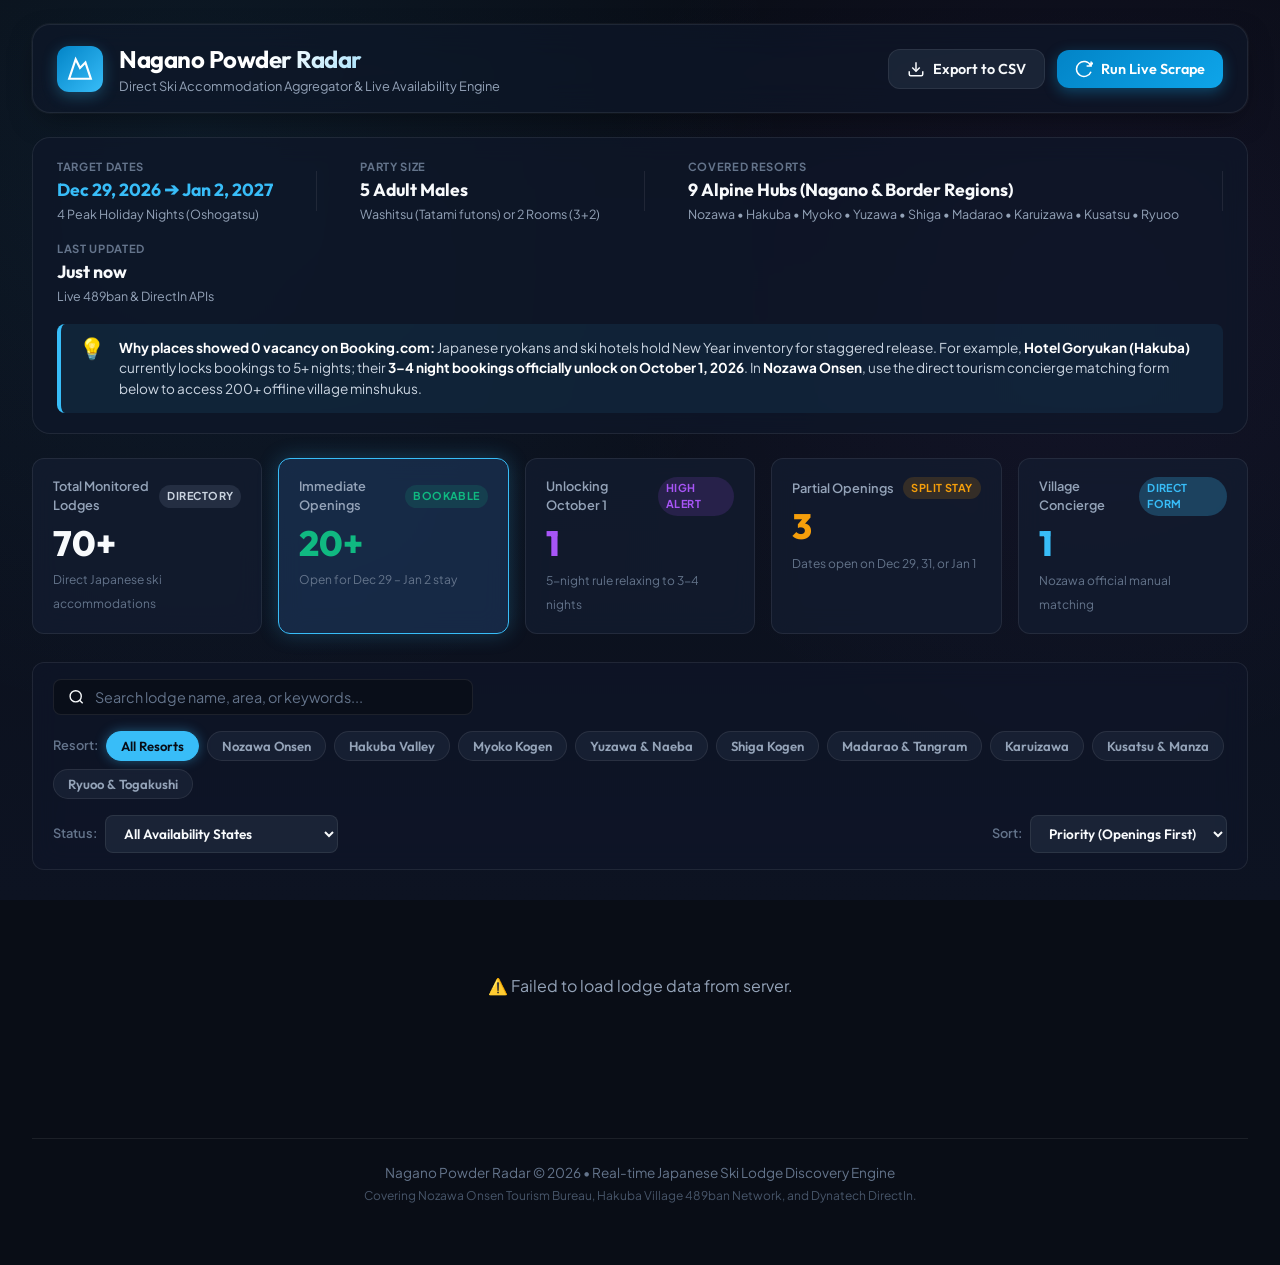
==== static/index.html @ f69b51a1 "feat: Japanese ski accommodation radar & scraper ready for Vercel" ====
<!DOCTYPE html>
<html lang="en">
<head>
  <meta charset="UTF-8">
  <meta name="viewport" content="width=device-width, initial-scale=1.0">
  <title>Nagano Powder Radar | Ski Lodging Tracker</title>
  <meta name="description" content="Live Japanese ski resort accommodation tracker for Nozawa Onsen, Hakuba Valley, and Madarao Kogen. Scrapes direct booking engines for 5-adult party availability over New Year.">
  <link rel="preconnect" href="https://fonts.googleapis.com">
  <link rel="preconnect" href="https://fonts.gstatic.com" crossorigin>
  <link href="https://fonts.googleapis.com/css2?family=Outfit:wght@300;400;500;600;700;800&family=Plus+Jakarta+Sans:wght@400;500;600;700&display=swap" rel="stylesheet">
  <link rel="stylesheet" href="style.css">
</head>
<body>
  <div class="app-container">
    <!-- Top Navigation / Header -->
    <header class="navbar">
      <div class="nav-brand">
        <div class="brand-icon">
          <svg viewBox="0 0 24 24" fill="none" stroke="currentColor" stroke-width="2">
            <path d="m8 3 4 8 5-5 5 15H2L8 3z" />
          </svg>
        </div>
        <div>
          <h1 class="brand-title">Nagano Powder Radar</h1>
          <span class="brand-tagline">Direct Ski Accommodation Aggregator & Live Availability Engine</span>
        </div>
      </div>

      <div class="nav-actions">
        <button id="btn-export-csv" class="btn btn-secondary">
          <svg viewBox="0 0 24 24" fill="none" stroke="currentColor" stroke-width="2" width="18" height="18">
            <path d="M21 15v4a2 2 0 0 1-2 2H5a2 2 0 0 1-2-2v-4" />
            <polyline points="7 10 12 15 17 10" />
            <line x1="12" y1="15" x2="12" y2="3" />
          </svg>
          Export to CSV
        </button>

        <button id="btn-run-scrape" class="btn btn-primary">
          <svg id="scrape-icon" viewBox="0 0 24 24" fill="none" stroke="currentColor" stroke-width="2" width="18" height="18">
            <path d="M21.5 2v6h-6M21.34 15.57a10 10 0 1 1-.57-8.38l5.67-5.67" />
          </svg>
          <span id="scrape-btn-text">Run Live Scrape</span>
        </button>
      </div>
    </header>

    <!-- Trip Target Parameters Banner -->
    <section class="trip-banner">
      <div class="trip-banner-content">
        <div class="trip-meta-item">
          <span class="meta-label">TARGET DATES</span>
          <span class="meta-val highlight-cyan" id="display-dates">Dec 29, 2026 ➔ Jan 2, 2027</span>
          <span class="meta-sub">4 Peak Holiday Nights (Oshogatsu)</span>
        </div>
        <div class="trip-meta-divider"></div>
        <div class="trip-meta-item">
          <span class="meta-label">PARTY SIZE</span>
          <span class="meta-val" id="display-guests">5 Adult Males</span>
          <span class="meta-sub">Washitsu (Tatami futons) or 2 Rooms (3+2)</span>
        </div>
        <div class="trip-meta-divider"></div>
        <div class="trip-meta-item">
          <span class="meta-label">COVERED RESORTS</span>
          <span class="meta-val">9 Alpine Hubs (Nagano & Border Regions)</span>
          <span class="meta-sub">Nozawa • Hakuba • Myoko • Yuzawa • Shiga • Madarao • Karuizawa • Kusatsu • Ryuoo</span>
        </div>
        <div class="trip-meta-divider"></div>
        <div class="trip-meta-item">
          <span class="meta-label">LAST UPDATED</span>
          <span class="meta-val" id="display-updated">Just now</span>
          <span class="meta-sub">Live 489ban & DirectIn APIs</span>
        </div>
      </div>

      <!-- Advisory Box -->
      <div class="advisory-card">
        <div class="advisory-icon">💡</div>
        <div class="advisory-text">
          <strong>Why places showed 0 vacancy on Booking.com:</strong> Japanese ryokans and ski hotels hold New Year inventory for staggered release. For example, <strong>Hotel Goryukan (Hakuba)</strong> currently locks bookings to 5+ nights; their <strong>3–4 night bookings officially unlock on October 1, 2026</strong>. In <strong>Nozawa Onsen</strong>, use the direct tourism concierge matching form below to access 200+ offline village minshukus.
        </div>
      </div>
    </section>

    <!-- Stats Counter Bar -->
    <section class="stats-grid">
      <div class="stat-card" data-filter="all">
        <div class="stat-header">
          <span class="stat-title">Total Monitored Lodges</span>
          <span class="stat-badge badge-neutral">Directory</span>
        </div>
        <div class="stat-number" id="stat-total">70+</div>
        <span class="stat-desc">Direct Japanese ski accommodations</span>
      </div>

      <div class="stat-card active-stat" data-filter="AVAILABLE">
        <div class="stat-header">
          <span class="stat-title">Immediate Openings</span>
          <span class="stat-badge badge-success">Bookable</span>
        </div>
        <div class="stat-number color-success" id="stat-available">20+</div>
        <span class="stat-desc">Open for Dec 29 – Jan 2 stay</span>
      </div>

      <div class="stat-card" data-filter="UNLOCKING_OCT_1">
        <div class="stat-header">
          <span class="stat-title">Unlocking October 1</span>
          <span class="stat-badge badge-purple">High Alert</span>
        </div>
        <div class="stat-number color-purple" id="stat-unlocking">1</div>
        <span class="stat-desc">5-night rule relaxing to 3-4 nights</span>
      </div>

      <div class="stat-card" data-filter="PARTIAL">
        <div class="stat-header">
          <span class="stat-title">Partial Openings</span>
          <span class="stat-badge badge-warning">Split Stay</span>
        </div>
        <div class="stat-number color-warning" id="stat-partial">3</div>
        <span class="stat-desc">Dates open on Dec 29, 31, or Jan 1</span>
      </div>

      <div class="stat-card" data-filter="INQUIRY">
        <div class="stat-header">
          <span class="stat-title">Village Concierge</span>
          <span class="stat-badge badge-cyan">Direct Form</span>
        </div>
        <div class="stat-number color-cyan" id="stat-inquiry">1</div>
        <span class="stat-desc">Nozawa official manual matching</span>
      </div>
    </section>

    <!-- Main Content & Filters -->
    <main class="main-layout">
      <!-- Toolbar: Search & Filter Chips -->
      <div class="controls-toolbar">
        <div class="search-box">
          <svg viewBox="0 0 24 24" fill="none" stroke="currentColor" stroke-width="2" width="18" height="18">
            <circle cx="11" cy="11" r="8" />
            <line x1="21" y1="21" x2="16.65" y2="16.65" />
          </svg>
          <input type="text" id="input-search" placeholder="Search lodge name, area, or keywords...">
          <button id="btn-clear-search" class="btn-icon hidden">&times;</button>
        </div>

        <div class="filter-group resort-filter-chips">
          <span class="filter-label">Resort:</span>
          <button class="filter-chip active" data-resort="all">All Resorts</button>
          <button class="filter-chip" data-resort="Nozawa">Nozawa Onsen</button>
          <button class="filter-chip" data-resort="Hakuba">Hakuba Valley</button>
          <button class="filter-chip" data-resort="Myoko">Myoko Kogen</button>
          <button class="filter-chip" data-resort="Yuzawa">Yuzawa & Naeba</button>
          <button class="filter-chip" data-resort="Shiga">Shiga Kogen</button>
          <button class="filter-chip" data-resort="Madarao">Madarao & Tangram</button>
          <button class="filter-chip" data-resort="Karuizawa">Karuizawa</button>
          <button class="filter-chip" data-resort="Kusatsu">Kusatsu & Manza</button>
          <button class="filter-chip" data-resort="Ryuoo">Ryuoo & Togakushi</button>
        </div>

        <div class="filter-group">
          <span class="filter-label">Status:</span>
          <select id="select-status-filter" class="custom-select">
            <option value="all">All Availability States</option>
            <option value="AVAILABLE">Available for All Nights</option>
            <option value="UNLOCKING_OCT_1">Unlocking Oct 1 (5-Night Rule)</option>
            <option value="PARTIAL">Partially Open</option>
            <option value="INQUIRY">Village Concierge Desk</option>
            <option value="UNAVAILABLE">Not Released / Full</option>
          </select>
        </div>

        <div class="filter-group">
          <span class="filter-label">Sort:</span>
          <select id="select-sort-filter" class="custom-select">
            <option value="priority">Priority (Openings First)</option>
            <option value="price_asc">Price: Low to High</option>
            <option value="price_desc">Price: High to Low</option>
          </select>
        </div>
      </div>

      <!-- Lodges Cards Grid -->
      <div id="lodges-grid" class="lodges-grid">
        <!-- Rendered dynamically by app.js -->
        <div class="loading-state">
          <div class="spinner"></div>
          <p>Querying live 489ban & DirectIn reservation systems...</p>
        </div>
      </div>
    </main>

    <!-- Modal for Custom Scrape Settings -->
    <div id="modal-scrape" class="modal-backdrop hidden">
      <div class="modal-window">
        <div class="modal-header">
          <h2>Configure Live Scrape Parameters</h2>
          <button id="btn-close-modal" class="btn-icon">&times;</button>
        </div>
        <div class="modal-body">
          <div class="form-row">
            <div class="form-col">
              <label>Check-in Date</label>
              <input type="date" id="scrape-checkin" value="2026-12-29">
            </div>
            <div class="form-col">
              <label>Check-out Date</label>
              <input type="date" id="scrape-checkout" value="2027-01-02">
            </div>
          </div>
          <div class="form-row">
            <div class="form-col">
              <label>Adult Guests</label>
              <input type="number" id="scrape-adults" value="5" min="1" max="15">
            </div>
            <div class="form-col">
              <label>Room Allocation</label>
              <select id="scrape-rooms">
                <option value="1">1 Room (Large Japanese Tatami Futon Suite)</option>
                <option value="2">2 Rooms (3 Adults + 2 Adults)</option>
              </select>
            </div>
          </div>
        </div>
        <div class="modal-footer">
          <button id="btn-cancel-modal" class="btn btn-secondary">Cancel</button>
          <button id="btn-start-scrape" class="btn btn-primary">Start Live Scan</button>
        </div>
      </div>
    </div>

    <!-- Footer -->
    <footer class="footer">
      <p>Nagano Powder Radar &copy; 2026 • Real-time Japanese Ski Lodge Discovery Engine</p>
      <p class="footer-sub">Covering Nozawa Onsen Tourism Bureau, Hakuba Village 489ban Network, and Dynatech DirectIn.</p>
    </footer>
  </div>

  <script src="app.js"></script>
</body>
</html>
---- static/style.css ----
/* ==========================================================================
   Nagano Powder Radar - Modern Alpine Glassmorphic Stylesheet
   ========================================================================== */

:root {
  --bg-primary: #090d16;
  --bg-secondary: #0f172a;
  --bg-card: rgba(19, 29, 49, 0.75);
  --bg-card-hover: rgba(28, 43, 73, 0.9);
  --border-subtle: rgba(255, 255, 255, 0.08);
  --border-focus: rgba(56, 189, 248, 0.4);

  --accent-cyan: #38bdf8;
  --accent-cyan-glow: rgba(56, 189, 248, 0.25);
  --accent-blue: #0284c7;

  --color-success: #10b981;
  --color-success-bg: rgba(16, 185, 129, 0.15);
  --color-warning: #f59e0b;
  --color-warning-bg: rgba(245, 158, 11, 0.15);
  --color-purple: #a855f7;
  --color-purple-bg: rgba(168, 85, 247, 0.15);
  --color-danger: #ef4444;
  --color-danger-bg: rgba(239, 68, 68, 0.15);

  --text-main: #f8fafc;
  --text-muted: #94a3b8;
  --text-dim: #64748b;

  --radius-sm: 8px;
  --radius-md: 12px;
  --radius-lg: 18px;
  --radius-xl: 24px;

  --font-heading: 'Outfit', sans-serif;
  --font-body: 'Plus Jakarta Sans', sans-serif;

  --shadow-card: 0 10px 30px -10px rgba(0, 0, 0, 0.5), 0 0 1px 1px rgba(255, 255, 255, 0.05);
  --shadow-hover: 0 20px 40px -12px rgba(56, 189, 248, 0.15), 0 0 1px 1px rgba(56, 189, 248, 0.3);
}

* {
  margin: 0;
  padding: 0;
  box-sizing: border-box;
}

body {
  font-family: var(--font-body);
  background-color: var(--bg-primary);
  color: var(--text-main);
  background-image: 
    radial-gradient(circle at 15% 15%, rgba(56, 189, 248, 0.07) 0%, transparent 45%),
    radial-gradient(circle at 85% 30%, rgba(168, 85, 247, 0.06) 0%, transparent 40%),
    linear-gradient(180deg, #090d16 0%, #0d1322 100%);
  background-attachment: fixed;
  min-height: 100vh;
  line-height: 1.5;
  -webkit-font-smoothing: antialiased;
}

.app-container {
  max-width: 1400px;
  margin: 0 auto;
  padding: 24px 32px 60px;
}

/* ==========================================================================
   Header / Navbar
   ========================================================================== */
.navbar {
  display: flex;
  justify-content: space-between;
  align-items: center;
  padding: 16px 24px;
  background: rgba(15, 23, 42, 0.65);
  backdrop-filter: blur(16px);
  border: 1px solid var(--border-subtle);
  border-radius: var(--radius-lg);
  margin-bottom: 24px;
  box-shadow: var(--shadow-card);
}

.nav-brand {
  display: flex;
  align-items: center;
  gap: 16px;
}

.brand-icon {
  width: 46px;
  height: 46px;
  border-radius: var(--radius-md);
  background: linear-gradient(135deg, #0284c7 0%, #38bdf8 100%);
  display: flex;
  align-items: center;
  justify-content: center;
  color: white;
  box-shadow: 0 4px 15px rgba(56, 189, 248, 0.3);
}

.brand-icon svg {
  width: 26px;
  height: 26px;
}

.brand-title {
  font-family: var(--font-heading);
  font-size: 1.5rem;
  font-weight: 700;
  letter-spacing: -0.02em;
  background: linear-gradient(135deg, #ffffff 40%, var(--accent-cyan) 100%);
  -webkit-background-clip: text;
  -webkit-text-fill-color: transparent;
}

.brand-tagline {
  font-size: 0.8rem;
  color: var(--text-muted);
  display: block;
}

.nav-actions {
  display: flex;
  align-items: center;
  gap: 12px;
}

/* ==========================================================================
   Buttons
   ========================================================================== */
.btn {
  display: inline-flex;
  align-items: center;
  gap: 8px;
  padding: 10px 18px;
  font-family: var(--font-heading);
  font-size: 0.9rem;
  font-weight: 600;
  border-radius: var(--radius-md);
  cursor: pointer;
  transition: all 0.2s ease;
  border: none;
  text-decoration: none;
}

.btn-primary {
  background: linear-gradient(135deg, #0284c7 0%, #0ea5e9 100%);
  color: white;
  box-shadow: 0 4px 14px rgba(14, 165, 233, 0.35);
}

.btn-primary:hover {
  background: linear-gradient(135deg, #0369a1 0%, #0284c7 100%);
  transform: translateY(-1px);
  box-shadow: 0 6px 20px rgba(14, 165, 233, 0.5);
}

.btn-secondary {
  background: rgba(30, 41, 59, 0.8);
  color: var(--text-main);
  border: 1px solid var(--border-subtle);
}

.btn-secondary:hover {
  background: rgba(51, 65, 85, 0.9);
  border-color: rgba(255, 255, 255, 0.2);
  transform: translateY(-1px);
}

.btn-icon {
  background: transparent;
  border: none;
  color: var(--text-muted);
  cursor: pointer;
  font-size: 1.25rem;
  display: flex;
  align-items: center;
  justify-content: center;
  transition: color 0.2s;
}

.btn-icon:hover {
  color: var(--text-main);
}

/* ==========================================================================
   Trip Parameters Banner & Advisory
   ========================================================================== */
.trip-banner {
  background: rgba(15, 23, 42, 0.7);
  backdrop-filter: blur(12px);
  border: 1px solid var(--border-subtle);
  border-radius: var(--radius-lg);
  padding: 20px 24px;
  margin-bottom: 24px;
  display: flex;
  flex-direction: column;
  gap: 18px;
}

.trip-banner-content {
  display: flex;
  align-items: center;
  justify-content: space-between;
  flex-wrap: wrap;
  gap: 16px;
}

.trip-meta-item {
  display: flex;
  flex-direction: column;
  gap: 2px;
}

.meta-label {
  font-size: 0.7rem;
  font-weight: 700;
  letter-spacing: 0.06em;
  color: var(--text-dim);
  text-transform: uppercase;
}

.meta-val {
  font-family: var(--font-heading);
  font-size: 1.1rem;
  font-weight: 700;
  color: var(--text-main);
}

.meta-sub {
  font-size: 0.78rem;
  color: var(--text-muted);
}

.highlight-cyan {
  color: var(--accent-cyan);
}

.trip-meta-divider {
  width: 1px;
  height: 40px;
  background: var(--border-subtle);
}

.advisory-card {
  display: flex;
  align-items: flex-start;
  gap: 14px;
  padding: 14px 18px;
  background: rgba(56, 189, 248, 0.08);
  border-left: 4px solid var(--accent-cyan);
  border-radius: var(--radius-sm);
}

.advisory-icon {
  font-size: 1.3rem;
  line-height: 1;
}

.advisory-text {
  font-size: 0.85rem;
  color: #cbd5e1;
  line-height: 1.5;
}

.advisory-text strong {
  color: #ffffff;
}

/* ==========================================================================
   Stats Counter Grid
   ========================================================================== */
.stats-grid {
  display: grid;
  grid-template-columns: repeat(auto-fit, minmax(220px, 1fr));
  gap: 16px;
  margin-bottom: 28px;
}

.stat-card {
  background: var(--bg-card);
  backdrop-filter: blur(12px);
  border: 1px solid var(--border-subtle);
  border-radius: var(--radius-md);
  padding: 18px 20px;
  cursor: pointer;
  transition: all 0.25s cubic-bezier(0.16, 1, 0.3, 1);
}

.stat-card:hover {
  background: var(--bg-card-hover);
  border-color: var(--border-focus);
  transform: translateY(-2px);
}

.stat-card.active-stat {
  border-color: var(--accent-cyan);
  background: rgba(30, 58, 95, 0.6);
  box-shadow: 0 0 20px var(--accent-cyan-glow);
}

.stat-header {
  display: flex;
  justify-content: space-between;
  align-items: center;
  margin-bottom: 8px;
}

.stat-title {
  font-size: 0.8rem;
  font-weight: 600;
  color: var(--text-muted);
}

.stat-number {
  font-family: var(--font-heading);
  font-size: 2.2rem;
  font-weight: 800;
  line-height: 1.1;
  margin-bottom: 4px;
}

.stat-desc {
  font-size: 0.75rem;
  color: var(--text-dim);
}

/* Stat colors */
.color-success { color: var(--color-success); }
.color-purple { color: var(--color-purple); }
.color-warning { color: var(--color-warning); }
.color-cyan { color: var(--accent-cyan); }

/* Badges */
.stat-badge {
  font-size: 0.68rem;
  font-weight: 700;
  padding: 3px 8px;
  border-radius: 9999px;
  text-transform: uppercase;
  letter-spacing: 0.04em;
}

.badge-neutral { background: rgba(148, 163, 184, 0.15); color: #cbd5e1; }
.badge-success { background: var(--color-success-bg); color: var(--color-success); }
.badge-purple { background: var(--color-purple-bg); color: var(--color-purple); }
.badge-warning { background: var(--color-warning-bg); color: var(--color-warning); }
.badge-cyan { background: var(--accent-cyan-glow); color: var(--accent-cyan); }

/* ==========================================================================
   Toolbar Controls
   ========================================================================== */
.controls-toolbar {
  display: flex;
  align-items: center;
  justify-content: space-between;
  flex-wrap: wrap;
  gap: 16px;
  padding: 16px 20px;
  background: rgba(15, 23, 42, 0.6);
  backdrop-filter: blur(12px);
  border: 1px solid var(--border-subtle);
  border-radius: var(--radius-md);
  margin-bottom: 24px;
}

.search-box {
  display: flex;
  align-items: center;
  gap: 10px;
  background: rgba(9, 13, 22, 0.7);
  border: 1px solid var(--border-subtle);
  border-radius: var(--radius-sm);
  padding: 8px 14px;
  flex: 1;
  min-width: 280px;
  max-width: 420px;
  transition: border-color 0.2s;
}

.search-box:focus-within {
  border-color: var(--accent-cyan);
}

.search-box input {
  background: transparent;
  border: none;
  outline: none;
  color: var(--text-main);
  font-family: var(--font-body);
  font-size: 0.9rem;
  width: 100%;
}

.search-box input::placeholder {
  color: var(--text-dim);
}

.filter-group {
  display: flex;
  align-items: center;
  gap: 8px;
}

.resort-filter-chips {
  flex-wrap: wrap;
}

.filter-label {
  font-size: 0.8rem;
  font-weight: 600;
  color: var(--text-dim);
}

.filter-chip {
  background: rgba(30, 41, 59, 0.6);
  border: 1px solid var(--border-subtle);
  color: var(--text-muted);
  font-family: var(--font-heading);
  font-size: 0.82rem;
  font-weight: 600;
  padding: 6px 14px;
  border-radius: 9999px;
  cursor: pointer;
  transition: all 0.2s;
}

.filter-chip:hover {
  background: rgba(51, 65, 85, 0.8);
  color: var(--text-main);
}

.filter-chip.active {
  background: var(--accent-cyan);
  color: #090d16;
  border-color: var(--accent-cyan);
  box-shadow: 0 0 12px rgba(56, 189, 248, 0.4);
}

.custom-select {
  background: rgba(30, 41, 59, 0.8);
  border: 1px solid var(--border-subtle);
  color: var(--text-main);
  font-family: var(--font-heading);
  font-size: 0.85rem;
  font-weight: 600;
  padding: 8px 14px;
  border-radius: var(--radius-sm);
  outline: none;
  cursor: pointer;
}

.custom-select:focus {
  border-color: var(--accent-cyan);
}

/* ==========================================================================
   Lodge Cards Grid
   ========================================================================== */
.lodges-grid {
  display: grid;
  grid-template-columns: repeat(auto-fill, minmax(380px, 1fr));
  gap: 20px;
}

.lodge-card {
  background: var(--bg-card);
  backdrop-filter: blur(12px);
  border: 1px solid var(--border-subtle);
  border-radius: var(--radius-lg);
  padding: 22px;
  display: flex;
  flex-direction: column;
  justify-content: space-between;
  box-shadow: var(--shadow-card);
  transition: all 0.25s cubic-bezier(0.16, 1, 0.3, 1);
  position: relative;
  overflow: hidden;
}

.lodge-card:hover {
  background: var(--bg-card-hover);
  border-color: rgba(56, 189, 248, 0.4);
  transform: translateY(-4px);
  box-shadow: var(--shadow-hover);
}

.card-top {
  display: flex;
  justify-content: space-between;
  align-items: flex-start;
  margin-bottom: 12px;
}

.resort-tag {
  font-size: 0.72rem;
  font-weight: 700;
  padding: 4px 10px;
  border-radius: 6px;
  letter-spacing: 0.03em;
  background: rgba(2, 132, 199, 0.25);
  color: var(--accent-cyan);
  border: 1px solid rgba(56, 189, 248, 0.3);
}

.status-badge {
  font-size: 0.72rem;
  font-weight: 700;
  padding: 4px 10px;
  border-radius: 6px;
}

.badge-AVAILABLE {
  background: var(--color-success-bg);
  color: var(--color-success);
  border: 1px solid rgba(16, 185, 129, 0.3);
}

.badge-UNLOCKING_OCT_1 {
  background: var(--color-purple-bg);
  color: var(--color-purple);
  border: 1px solid rgba(168, 85, 247, 0.3);
}

.badge-PARTIAL {
  background: var(--color-warning-bg);
  color: var(--color-warning);
  border: 1px solid rgba(245, 158, 11, 0.3);
}

.badge-INQUIRY {
  background: var(--accent-cyan-glow);
  color: var(--accent-cyan);
  border: 1px solid rgba(56, 189, 248, 0.3);
}

.badge-UNAVAILABLE {
  background: rgba(148, 163, 184, 0.1);
  color: var(--text-dim);
  border: 1px solid var(--border-subtle);
}

.card-title-group {
  margin-bottom: 12px;
}

.lodge-name-ja {
  font-family: var(--font-heading);
  font-size: 1.25rem;
  font-weight: 700;
  color: #ffffff;
  margin-bottom: 2px;
  letter-spacing: -0.01em;
}

.lodge-name-en {
  font-size: 0.85rem;
  color: var(--text-muted);
}

/* Price Box */
.card-price-banner {
  background: linear-gradient(135deg, rgba(16, 185, 129, 0.08) 0%, rgba(56, 189, 248, 0.08) 100%);
  border: 1px solid rgba(56, 189, 248, 0.25);
  border-radius: var(--radius-sm);
  padding: 10px 12px;
  margin-bottom: 14px;
  display: flex;
  flex-direction: column;
  gap: 3px;
}

.price-main-line {
  display: flex;
  align-items: baseline;
  gap: 6px;
}

.price-amount {
  font-family: var(--font-heading);
  font-size: 1.25rem;
  font-weight: 800;
  color: #38bdf8;
  letter-spacing: -0.01em;
}

.price-unit {
  font-size: 0.78rem;
  color: var(--text-muted);
}

.price-group-sub {
  font-size: 0.76rem;
  color: #cbd5e1;
}

.price-group-sub strong {
  color: #ffffff;
  font-weight: 700;
}

.price-meal-tag {
  display: inline-flex;
  align-items: center;
  gap: 5px;
  font-size: 0.72rem;
  color: #34d399;
  font-weight: 600;
  margin-top: 2px;
}

.card-details-list {
  display: flex;
  flex-direction: column;
  gap: 8px;
  margin-bottom: 18px;
  padding: 12px 14px;
  background: rgba(10, 15, 28, 0.5);
  border-radius: var(--radius-sm);
  border: 1px solid rgba(255, 255, 255, 0.03);
}

.detail-row {
  display: flex;
  align-items: center;
  gap: 8px;
  font-size: 0.82rem;
  color: #cbd5e1;
}

.detail-icon {
  font-size: 0.95rem;
  width: 20px;
  text-align: center;
  opacity: 0.85;
}

.detail-text strong {
  color: #ffffff;
}

.card-notes {
  font-size: 0.78rem;
  color: var(--text-muted);
  line-height: 1.45;
  margin-bottom: 18px;
  font-style: italic;
  border-left: 2px solid var(--border-subtle);
  padding-left: 10px;
}

.card-actions {
  display: flex;
  align-items: center;
  gap: 10px;
  margin-top: auto;
}

.btn-book {
  flex: 1;
  background: linear-gradient(135deg, #0284c7 0%, #0ea5e9 100%);
  color: white;
  text-align: center;
  justify-content: center;
  font-size: 0.85rem;
  padding: 9px 14px;
  border-radius: var(--radius-sm);
}

.btn-call {
  background: rgba(30, 41, 59, 0.7);
  color: var(--text-main);
  border: 1px solid var(--border-subtle);
  padding: 9px 12px;
  border-radius: var(--radius-sm);
  font-size: 0.85rem;
}

.btn-call:hover {
  background: rgba(51, 65, 85, 0.9);
  color: var(--accent-cyan);
}

/* ==========================================================================
   Loading & Empty States
   ========================================================================== */
.loading-state, .empty-state {
  grid-column: 1 / -1;
  text-align: center;
  padding: 80px 20px;
  display: flex;
  flex-direction: column;
  align-items: center;
  justify-content: center;
  gap: 16px;
  color: var(--text-muted);
}

.spinner {
  width: 44px;
  height: 44px;
  border: 3px solid rgba(56, 189, 248, 0.15);
  border-top-color: var(--accent-cyan);
  border-radius: 50%;
  animation: spin 0.8s linear infinite;
}

@keyframes spin {
  to { transform: rotate(360deg); }
}

.hidden {
  display: none !important;
}

/* ==========================================================================
   Modal Dialog
   ========================================================================== */
.modal-backdrop {
  position: fixed;
  top: 0;
  left: 0;
  right: 0;
  bottom: 0;
  background: rgba(4, 7, 14, 0.75);
  backdrop-filter: blur(8px);
  display: flex;
  align-items: center;
  justify-content: center;
  z-index: 1000;
}

.modal-window {
  background: #0f172a;
  border: 1px solid var(--border-subtle);
  border-radius: var(--radius-lg);
  width: 90%;
  max-width: 520px;
  box-shadow: 0 25px 50px -12px rgba(0, 0, 0, 0.75);
  overflow: hidden;
}

.modal-header {
  display: flex;
  justify-content: space-between;
  align-items: center;
  padding: 20px 24px;
  border-bottom: 1px solid var(--border-subtle);
}

.modal-header h2 {
  font-family: var(--font-heading);
  font-size: 1.25rem;
  font-weight: 700;
  color: #ffffff;
}

.modal-body {
  padding: 24px;
  display: flex;
  flex-direction: column;
  gap: 16px;
}

.form-row {
  display: flex;
  gap: 16px;
}

.form-col {
  flex: 1;
  display: flex;
  flex-direction: column;
  gap: 6px;
}

.form-col label {
  font-size: 0.8rem;
  font-weight: 600;
  color: var(--text-dim);
}

.form-col input, .form-col select {
  background: #1e293b;
  border: 1px solid var(--border-subtle);
  border-radius: var(--radius-sm);
  color: var(--text-main);
  padding: 10px 12px;
  font-family: var(--font-body);
  font-size: 0.9rem;
  outline: none;
}

.form-col input:focus, .form-col select:focus {
  border-color: var(--accent-cyan);
}

.modal-footer {
  display: flex;
  justify-content: flex-end;
  gap: 12px;
  padding: 16px 24px;
  border-top: 1px solid var(--border-subtle);
  background: rgba(15, 23, 42, 0.4);
}

/* ==========================================================================
   Footer
   ========================================================================== */
.footer {
  margin-top: 60px;
  padding-top: 24px;
  border-top: 1px solid var(--border-subtle);
  text-align: center;
  font-size: 0.85rem;
  color: var(--text-dim);
}

.footer-sub {
  font-size: 0.75rem;
  margin-top: 4px;
  color: #475569;
}

/* ==========================================================================
   Responsive Adaptations
   ========================================================================== */
@media (max-width: 900px) {
  .app-container {
    padding: 16px;
  }
  .trip-banner-content {
    flex-direction: column;
    align-items: flex-start;
  }
  .trip-meta-divider {
    display: none;
  }
  .lodges-grid {
    grid-template-columns: 1fr;
  }
}
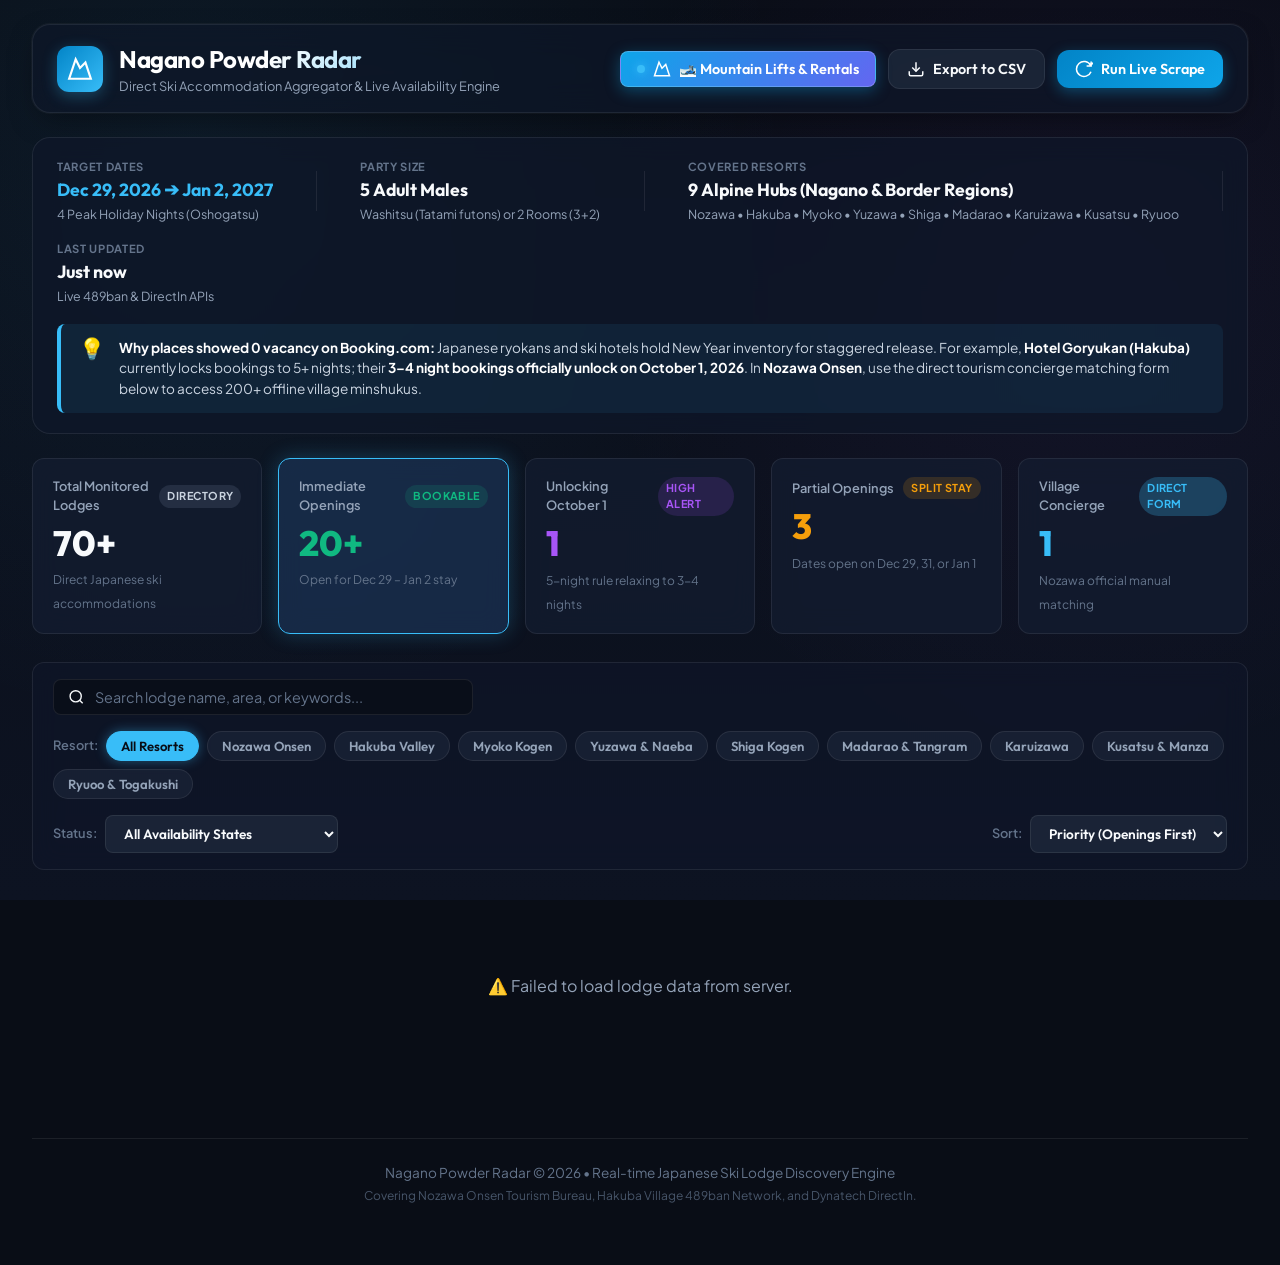
==== commit 5cbf19ee: "feat: add ski lifts pass and gear rentals for all 9 resorts with interactive 5-person group calculat" ====
--- a/static/index.html
+++ b/static/index.html
@@ -27,6 +27,14 @@
       </div>
 
       <div class="nav-actions">
+        <button id="btn-open-resorts-modal" class="btn btn-mountain">
+          <span class="btn-glow-dot"></span>
+          <svg viewBox="0 0 24 24" fill="none" stroke="currentColor" stroke-width="2" width="18" height="18">
+            <path d="m8 3 4 8 5-5 5 15H2L8 3z" />
+          </svg>
+          <span>🎿 Mountain Lifts & Rentals</span>
+        </button>
+
         <button id="btn-export-csv" class="btn btn-secondary">
           <svg viewBox="0 0 24 24" fill="none" stroke="currentColor" stroke-width="2" width="18" height="18">
             <path d="M21 15v4a2 2 0 0 1-2 2H5a2 2 0 0 1-2-2v-4" />
@@ -228,6 +236,32 @@
       </div>
     </div>
 
+    <!-- Mountain Lifts & Ski Gear Rentals Modal -->
+    <div id="modal-resorts" class="modal-backdrop hidden">
+      <div class="modal-window modal-window-large">
+        <div class="modal-header">
+          <div>
+            <div class="modal-title-with-badge">
+              <h2>🎿 Mountain Lifts & Gear Rentals Guide</h2>
+              <span class="badge-accent">9 Alpine Regions</span>
+            </div>
+            <p class="modal-subtitle">Direct lift pass prices, gondola specs, and authentic rental shops for your 5-guest ski trip</p>
+          </div>
+          <button id="btn-close-resorts-modal" class="btn-icon">&times;</button>
+        </div>
+
+        <!-- Resort Navigation Tabs -->
+        <div class="resort-tabs-bar" id="resort-tabs-container">
+          <!-- Rendered dynamically by app.js -->
+        </div>
+
+        <!-- Resort Dynamic Details Container -->
+        <div class="modal-body-scroll" id="resort-detail-content">
+          <!-- Injected dynamically by app.js -->
+        </div>
+      </div>
+    </div>
+
     <!-- Footer -->
     <footer class="footer">
       <p>Nagano Powder Radar &copy; 2026 • Real-time Japanese Ski Lodge Discovery Engine</p>
--- a/static/style.css
+++ b/static/style.css
@@ -821,6 +821,574 @@
   font-size: 0.75rem;
   margin-top: 4px;
   color: #475569;
+}
+
+/* ==========================================================================
+   Mountain Lifts & Rentals Features
+   ========================================================================== */
+.btn-mountain {
+  background: linear-gradient(135deg, #0ea5e9 0%, #6366f1 100%);
+  color: #ffffff;
+  border: 1px solid rgba(255, 255, 255, 0.2);
+  display: flex;
+  align-items: center;
+  gap: 8px;
+  position: relative;
+  box-shadow: 0 4px 15px rgba(14, 165, 233, 0.35);
+  font-weight: 600;
+  cursor: pointer;
+  padding: 8px 16px;
+  border-radius: var(--radius-sm);
+  transition: all 0.2s ease;
+}
+
+.btn-mountain:hover {
+  transform: translateY(-2px);
+  box-shadow: 0 6px 20px rgba(99, 102, 241, 0.45);
+}
+
+.btn-glow-dot {
+  width: 8px;
+  height: 8px;
+  border-radius: 50%;
+  background-color: #38bdf8;
+  box-shadow: 0 0 8px #38bdf8;
+  animation: pulseGlow 2s infinite ease-in-out;
+}
+
+@keyframes pulseGlow {
+  0%, 100% { transform: scale(1); opacity: 0.8; }
+  50% { transform: scale(1.4); opacity: 1; }
+}
+
+.modal-window-large {
+  max-width: 1000px;
+  width: 95vw;
+  max-height: 90vh;
+  display: flex;
+  flex-direction: column;
+}
+
+.modal-title-with-badge {
+  display: flex;
+  align-items: center;
+  gap: 10px;
+}
+
+.badge-accent {
+  background: rgba(56, 189, 248, 0.2);
+  color: #38bdf8;
+  border: 1px solid rgba(56, 189, 248, 0.4);
+  padding: 2px 8px;
+  border-radius: 999px;
+  font-size: 0.75rem;
+  font-weight: 600;
+}
+
+.modal-subtitle {
+  font-size: 0.82rem;
+  color: var(--text-muted);
+  margin-top: 2px;
+}
+
+.resort-tabs-bar {
+  display: flex;
+  gap: 8px;
+  padding: 12px 24px;
+  background: rgba(15, 23, 42, 0.6);
+  border-bottom: 1px solid var(--border-subtle);
+  overflow-x: auto;
+  white-space: nowrap;
+  scrollbar-width: thin;
+}
+
+.resort-tabs-bar::-webkit-scrollbar {
+  height: 4px;
+}
+
+.resort-tabs-bar::-webkit-scrollbar-thumb {
+  background: rgba(255, 255, 255, 0.15);
+  border-radius: 4px;
+}
+
+.resort-tab-btn {
+  background: rgba(30, 41, 59, 0.6);
+  border: 1px solid var(--border-subtle);
+  border-radius: var(--radius-sm);
+  color: var(--text-muted);
+  padding: 8px 14px;
+  font-size: 0.85rem;
+  font-weight: 600;
+  cursor: pointer;
+  transition: all 0.2s ease;
+  flex-shrink: 0;
+}
+
+.resort-tab-btn:hover {
+  background: rgba(56, 189, 248, 0.15);
+  color: var(--text-main);
+  border-color: rgba(56, 189, 248, 0.3);
+}
+
+.resort-tab-btn.active {
+  background: linear-gradient(135deg, rgba(14, 165, 233, 0.25) 0%, rgba(99, 102, 241, 0.25) 100%);
+  color: #38bdf8;
+  border-color: var(--accent-cyan);
+  box-shadow: 0 0 12px rgba(56, 189, 248, 0.2);
+}
+
+.modal-body-scroll {
+  padding: 24px;
+  overflow-y: auto;
+  flex: 1;
+  display: flex;
+  flex-direction: column;
+  gap: 20px;
+}
+
+/* Mountain Overview Header */
+.mountain-hero {
+  background: rgba(15, 23, 42, 0.7);
+  border: 1px solid var(--border-subtle);
+  border-radius: var(--radius-md);
+  padding: 20px 24px;
+  display: flex;
+  justify-content: space-between;
+  align-items: flex-start;
+  flex-wrap: wrap;
+  gap: 16px;
+}
+
+.mountain-hero-title h3 {
+  font-family: var(--font-heading);
+  font-size: 1.4rem;
+  font-weight: 700;
+  color: #ffffff;
+  margin-bottom: 4px;
+}
+
+.mountain-hero-ja {
+  font-size: 0.95rem;
+  color: var(--accent-cyan);
+  margin-bottom: 6px;
+}
+
+.mountain-hero-region {
+  font-size: 0.82rem;
+  color: var(--text-muted);
+}
+
+.mountain-hero-badges {
+  display: flex;
+  flex-direction: column;
+  align-items: flex-end;
+  gap: 8px;
+}
+
+.powder-tag {
+  background: rgba(168, 85, 247, 0.15);
+  border: 1px solid rgba(168, 85, 247, 0.4);
+  color: #c084fc;
+  padding: 4px 10px;
+  border-radius: var(--radius-sm);
+  font-size: 0.8rem;
+  font-weight: 600;
+}
+
+.elevation-tag {
+  font-size: 0.8rem;
+  color: var(--text-muted);
+}
+
+/* Mountain Specs Grid */
+.mountain-stats-grid {
+  display: grid;
+  grid-template-columns: repeat(4, 1fr);
+  gap: 12px;
+}
+
+.mountain-stat-box {
+  background: rgba(30, 41, 59, 0.5);
+  border: 1px solid var(--border-subtle);
+  border-radius: var(--radius-sm);
+  padding: 12px 16px;
+  text-align: center;
+}
+
+.mountain-stat-box .stat-label {
+  font-size: 0.75rem;
+  text-transform: uppercase;
+  color: var(--text-dim);
+  font-weight: 600;
+  letter-spacing: 0.5px;
+}
+
+.mountain-stat-box .stat-val {
+  font-size: 1.25rem;
+  font-weight: 700;
+  color: #ffffff;
+  margin-top: 4px;
+}
+
+.mountain-stat-box .stat-sub {
+  font-size: 0.72rem;
+  color: var(--text-muted);
+}
+
+/* Terrain Bar */
+.terrain-container {
+  background: rgba(15, 23, 42, 0.5);
+  border: 1px solid var(--border-subtle);
+  border-radius: var(--radius-sm);
+  padding: 12px 16px;
+}
+
+.terrain-header {
+  display: flex;
+  justify-content: space-between;
+  font-size: 0.8rem;
+  font-weight: 600;
+  color: var(--text-muted);
+  margin-bottom: 8px;
+}
+
+.terrain-bar-track {
+  height: 10px;
+  border-radius: 999px;
+  overflow: hidden;
+  display: flex;
+  background: #1e293b;
+}
+
+.terrain-seg-beg {
+  background: #10b981;
+}
+
+.terrain-seg-int {
+  background: #0284c7;
+}
+
+.terrain-seg-adv {
+  background: #ef4444;
+}
+
+.terrain-legend {
+  display: flex;
+  gap: 16px;
+  margin-top: 8px;
+  font-size: 0.75rem;
+  color: var(--text-muted);
+}
+
+.legend-dot {
+  display: inline-block;
+  width: 8px;
+  height: 8px;
+  border-radius: 50%;
+  margin-right: 5px;
+}
+
+/* Two-column Lift & Rental Grid */
+.lifts-rentals-grid {
+  display: grid;
+  grid-template-columns: 1fr 1fr;
+  gap: 16px;
+}
+
+.guide-card {
+  background: rgba(19, 29, 49, 0.7);
+  border: 1px solid var(--border-subtle);
+  border-radius: var(--radius-md);
+  padding: 18px 20px;
+  display: flex;
+  flex-direction: column;
+  gap: 14px;
+}
+
+.guide-card-header {
+  display: flex;
+  align-items: center;
+  gap: 8px;
+  border-bottom: 1px solid var(--border-subtle);
+  padding-bottom: 10px;
+}
+
+.guide-card-header h4 {
+  font-family: var(--font-heading);
+  font-size: 1.05rem;
+  font-weight: 700;
+  color: #ffffff;
+}
+
+.lift-price-matrix {
+  display: flex;
+  flex-direction: column;
+  gap: 10px;
+}
+
+.lift-price-row {
+  display: flex;
+  justify-content: space-between;
+  align-items: center;
+  padding: 10px 12px;
+  background: rgba(30, 41, 59, 0.6);
+  border-radius: var(--radius-sm);
+  border: 1px solid var(--border-subtle);
+}
+
+.lift-price-label {
+  font-size: 0.85rem;
+  font-weight: 600;
+  color: var(--text-main);
+}
+
+.lift-price-value {
+  font-size: 1.1rem;
+  font-weight: 700;
+  color: #38bdf8;
+}
+
+.lift-perks-box {
+  background: rgba(2, 132, 199, 0.1);
+  border: 1px solid rgba(56, 189, 248, 0.2);
+  border-radius: var(--radius-sm);
+  padding: 10px 14px;
+  font-size: 0.8rem;
+  color: var(--text-muted);
+  line-height: 1.45;
+}
+
+/* Rental Shop Items */
+.rental-shop-list {
+  display: flex;
+  flex-direction: column;
+  gap: 12px;
+}
+
+.rental-shop-item {
+  background: rgba(30, 41, 59, 0.6);
+  border: 1px solid var(--border-subtle);
+  border-radius: var(--radius-sm);
+  padding: 12px 14px;
+}
+
+.rental-shop-top {
+  display: flex;
+  justify-content: space-between;
+  align-items: flex-start;
+  margin-bottom: 6px;
+}
+
+.rental-shop-name {
+  font-weight: 700;
+  color: #ffffff;
+  font-size: 0.92rem;
+}
+
+.rental-shop-base {
+  font-size: 0.75rem;
+  color: var(--text-dim);
+}
+
+.rental-tel-btn {
+  font-size: 0.75rem;
+  color: #38bdf8;
+  text-decoration: none;
+  background: rgba(56, 189, 248, 0.15);
+  padding: 3px 8px;
+  border-radius: var(--radius-sm);
+  display: inline-flex;
+  align-items: center;
+  gap: 4px;
+}
+
+.rental-price-tags {
+  display: flex;
+  gap: 8px;
+  margin: 8px 0;
+  flex-wrap: wrap;
+}
+
+.rental-price-tag {
+  font-size: 0.75rem;
+  background: rgba(15, 23, 42, 0.8);
+  padding: 3px 8px;
+  border-radius: 4px;
+  border: 1px solid var(--border-subtle);
+  color: var(--text-muted);
+}
+
+.rental-price-tag strong {
+  color: #ffffff;
+}
+
+.rental-features {
+  font-size: 0.75rem;
+  color: var(--color-success);
+  margin-top: 4px;
+}
+
+/* Calculator Section */
+.trip-calculator-box {
+  background: linear-gradient(135deg, rgba(15, 23, 42, 0.9) 0%, rgba(30, 41, 59, 0.8) 100%);
+  border: 1px solid rgba(56, 189, 248, 0.3);
+  border-radius: var(--radius-md);
+  padding: 20px 24px;
+  box-shadow: 0 8px 25px rgba(0, 0, 0, 0.4);
+}
+
+.calculator-header {
+  display: flex;
+  justify-content: space-between;
+  align-items: center;
+  border-bottom: 1px solid var(--border-subtle);
+  padding-bottom: 12px;
+  margin-bottom: 16px;
+  flex-wrap: wrap;
+  gap: 8px;
+}
+
+.calculator-header h4 {
+  font-family: var(--font-heading);
+  font-size: 1.1rem;
+  font-weight: 700;
+  color: #ffffff;
+}
+
+.calculator-sub {
+  font-size: 0.8rem;
+  color: var(--accent-cyan);
+}
+
+.calc-options-grid {
+  display: grid;
+  grid-template-columns: repeat(3, 1fr);
+  gap: 12px;
+  margin-bottom: 16px;
+}
+
+.calc-option-card {
+  background: rgba(19, 29, 49, 0.6);
+  border: 1px solid var(--border-subtle);
+  border-radius: var(--radius-sm);
+  padding: 12px 14px;
+  cursor: pointer;
+  transition: all 0.2s ease;
+}
+
+.calc-option-card:hover {
+  border-color: var(--accent-cyan);
+}
+
+.calc-option-card.active {
+  background: rgba(56, 189, 248, 0.15);
+  border-color: var(--accent-cyan);
+  box-shadow: 0 0 10px rgba(56, 189, 248, 0.2);
+}
+
+.calc-option-title {
+  font-size: 0.85rem;
+  font-weight: 700;
+  color: #ffffff;
+  margin-bottom: 4px;
+}
+
+.calc-option-rate {
+  font-size: 0.78rem;
+  color: var(--accent-cyan);
+}
+
+.calc-totals-display {
+  display: grid;
+  grid-template-columns: repeat(3, 1fr);
+  gap: 12px;
+  background: rgba(15, 23, 42, 0.8);
+  border-radius: var(--radius-sm);
+  padding: 14px 18px;
+  border: 1px solid var(--border-subtle);
+}
+
+.calc-total-item {
+  text-align: center;
+}
+
+.calc-total-item.highlight-total {
+  border-left: 1px solid var(--border-subtle);
+  border-right: 1px solid var(--border-subtle);
+}
+
+.calc-total-label {
+  font-size: 0.75rem;
+  text-transform: uppercase;
+  color: var(--text-dim);
+  font-weight: 600;
+}
+
+.calc-total-value {
+  font-size: 1.35rem;
+  font-weight: 800;
+  color: #ffffff;
+  margin: 4px 0;
+}
+
+.calc-total-value.color-cyan {
+  color: #38bdf8;
+}
+
+.calc-total-sub {
+  font-size: 0.72rem;
+  color: var(--text-muted);
+}
+
+/* Lodge Card Ski Lifts Preview */
+.card-mountain-preview {
+  margin-top: 10px;
+  padding: 10px 12px;
+  background: rgba(15, 23, 42, 0.6);
+  border: 1px dashed rgba(56, 189, 248, 0.25);
+  border-radius: var(--radius-sm);
+  display: flex;
+  flex-direction: column;
+  gap: 6px;
+}
+
+.mountain-stat-pill {
+  display: flex;
+  align-items: baseline;
+  gap: 6px;
+  font-size: 0.78rem;
+}
+
+.mountain-stat-pill .pill-icon {
+  font-size: 0.9rem;
+}
+
+.mountain-stat-pill .pill-title {
+  color: var(--text-dim);
+  font-weight: 600;
+}
+
+.mountain-stat-pill .pill-value {
+  color: var(--text-main);
+  font-weight: 500;
+}
+
+.btn-resort-details {
+  background: transparent;
+  border: none;
+  color: #38bdf8;
+  font-size: 0.75rem;
+  font-weight: 600;
+  text-align: right;
+  cursor: pointer;
+  padding: 4px 0 0;
+  display: inline-block;
+  transition: color 0.2s;
+}
+
+.btn-resort-details:hover {
+  color: #7dd3fc;
+  text-decoration: underline;
 }
 
 /* ==========================================================================
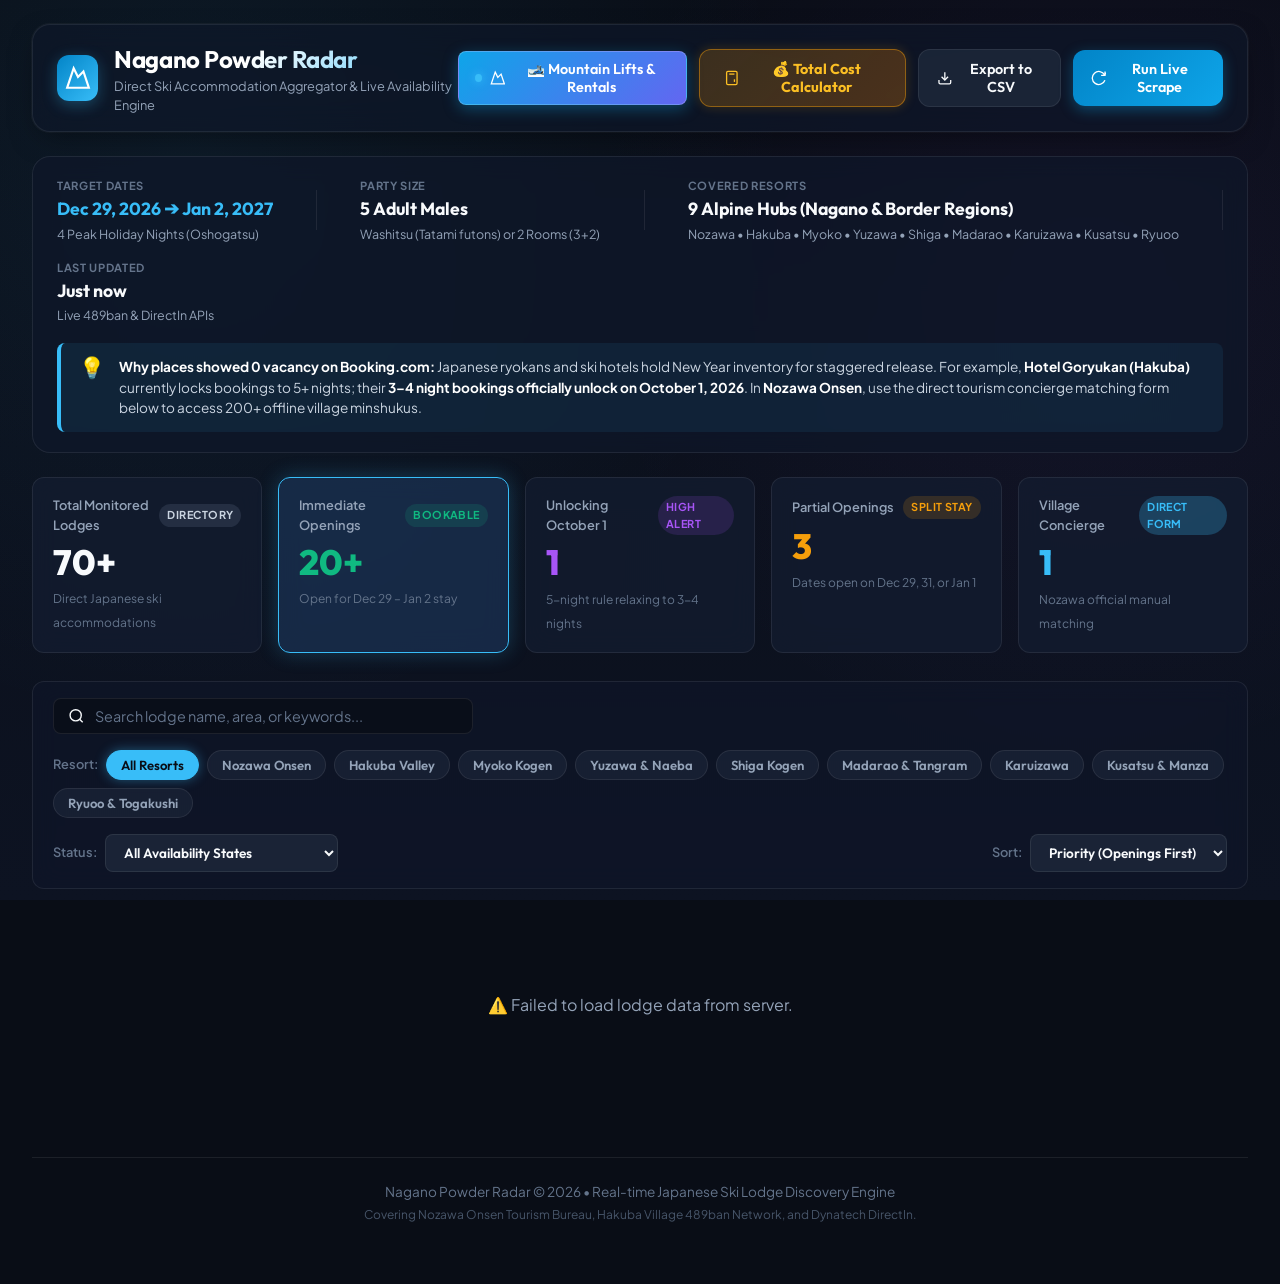
==== commit 3ee91f47: "feat: add comprehensive Total Trip Cost & Budget Calculator with group splitting, currency conversio" ====
--- a/static/index.html
+++ b/static/index.html
@@ -35,6 +35,17 @@
           <span>🎿 Mountain Lifts & Rentals</span>
         </button>
 
+        <button id="btn-open-trip-calc" class="btn btn-calculator">
+          <span class="btn-glow-gold"></span>
+          <svg viewBox="0 0 24 24" fill="none" stroke="currentColor" stroke-width="2" width="18" height="18">
+            <rect x="4" y="2" width="16" height="20" rx="2"/>
+            <line x1="8" y1="6" x2="16" y2="6"/>
+            <line x1="16" y1="14" x2="16" y2="18"/>
+            <path d="M8 10h.01M12 10h.01M16 10h.01M8 14h.01M12 14h.01M8 18h.01M12 18h.01"/>
+          </svg>
+          <span>💰 Total Cost Calculator</span>
+        </button>
+
         <button id="btn-export-csv" class="btn btn-secondary">
           <svg viewBox="0 0 24 24" fill="none" stroke="currentColor" stroke-width="2" width="18" height="18">
             <path d="M21 15v4a2 2 0 0 1-2 2H5a2 2 0 0 1-2-2v-4" />
@@ -262,6 +273,341 @@
       </div>
     </div>
 
+    <!-- Total Trip Budget & Cost Calculator Modal -->
+    <div id="modal-calculator" class="modal-backdrop hidden">
+      <div class="modal-window modal-window-calc">
+        <div class="modal-header">
+          <div>
+            <div class="modal-title-with-badge">
+              <h2>💰 Total Trip Cost & Budget Calculator</h2>
+              <span class="badge-gold">5 Adults • Dec 29 – Jan 2</span>
+            </div>
+            <p class="modal-subtitle">Comprehensive financial breakdown uniting Lodging, Lifts, Gear, Tokyo Transport, and Dining</p>
+          </div>
+          <div class="calc-header-controls">
+            <div class="currency-toggle-group">
+              <button type="button" class="currency-btn active" data-currency="JPY">¥ JPY</button>
+              <button type="button" class="currency-btn" data-currency="USD">$ USD</button>
+              <button type="button" class="currency-btn" data-currency="SGD">S$ SGD</button>
+            </div>
+            <button id="btn-close-calc-modal" class="btn-icon">&times;</button>
+          </div>
+        </div>
+
+        <div class="modal-body-scroll calc-body-layout">
+          <!-- Left Column: Interactive Parameters -->
+          <div class="calc-inputs-column">
+            
+            <!-- 1. Accommodation Selection -->
+            <div class="calc-section-card">
+              <div class="calc-section-header">
+                <span class="calc-section-icon">🏨</span>
+                <div>
+                  <h4>1. Accommodation (4 Nights)</h4>
+                  <span class="calc-section-sub">Select from radar lodges or enter custom rate</span>
+                </div>
+              </div>
+              <div class="form-group">
+                <label for="calc-lodge-select">Select Lodge / Ryokan:</label>
+                <select id="calc-lodge-select" class="calc-select">
+                  <!-- Populated dynamically with 68 lodges -->
+                </select>
+              </div>
+              <div class="calc-mini-row">
+                <div class="form-group flex-1">
+                  <label for="calc-lodge-cost">Lodging Total (All 5 Guests • 4 Nights):</label>
+                  <div class="input-with-symbol">
+                    <span class="currency-symbol">¥</span>
+                    <input type="number" id="calc-lodge-cost" value="167670" step="1000">
+                  </div>
+                </div>
+                <div class="calc-tag-display" id="calc-lodge-rate-tag">
+                  ~¥8,380 / person / night
+                </div>
+              </div>
+            </div>
+
+            <!-- 2. Mountain Lift Passes -->
+            <div class="calc-section-card">
+              <div class="calc-section-header">
+                <span class="calc-section-icon">🚡</span>
+                <div>
+                  <h4>2. Ski Lift Passes</h4>
+                  <span class="calc-section-sub" id="calc-resort-name-sub">Synced with Nozawa Onsen</span>
+                </div>
+              </div>
+              <div class="calc-grid-2col">
+                <div class="form-group">
+                  <label for="calc-lift-days">Days of Skiing / Snowboarding:</label>
+                  <select id="calc-lift-days" class="calc-select">
+                    <option value="4" selected>4 Full Days (Recommended Holiday Pass)</option>
+                    <option value="3">3 Days</option>
+                    <option value="2">2 Days</option>
+                    <option value="1">1 Day</option>
+                    <option value="0">0 Days (Sightseeing only)</option>
+                  </select>
+                </div>
+                <div class="form-group">
+                  <label for="calc-skiers-count">Number of Skiers in Party:</label>
+                  <select id="calc-skiers-count" class="calc-select">
+                    <option value="5" selected>All 5 Friends</option>
+                    <option value="4">4 Friends</option>
+                    <option value="3">3 Friends</option>
+                    <option value="2">2 Friends</option>
+                    <option value="1">1 Friend</option>
+                  </select>
+                </div>
+              </div>
+              <div class="calc-checkbox-row">
+                <label class="calc-checkbox-label">
+                  <input type="checkbox" id="calc-night-ski-toggle">
+                  <span>Add Night Skiing (1 session, ~¥2,500/skier)</span>
+                </label>
+              </div>
+            </div>
+
+            <!-- 3. Ski & Snowboard Rentals -->
+            <div class="calc-section-card">
+              <div class="calc-section-header">
+                <span class="calc-section-icon">🎿</span>
+                <div>
+                  <h4>3. Gear & Equipment Rentals</h4>
+                  <span class="calc-section-sub">Skis, snowboards, boots & outerwear</span>
+                </div>
+              </div>
+              <div class="calc-tier-selector">
+                <div class="calc-tier-btn active" data-gear-tier="standard">
+                  <div class="tier-title">Standard Carving Set</div>
+                  <div class="tier-price" id="calc-gear-tier-std-rate">~¥5,000 / day</div>
+                </div>
+                <div class="calc-tier-btn" data-gear-tier="powder">
+                  <div class="tier-title">Powder Demo Fleet</div>
+                  <div class="tier-price" id="calc-gear-tier-pow-rate">~¥7,000 / day</div>
+                </div>
+                <div class="calc-tier-btn" data-gear-tier="none">
+                  <div class="tier-title">Bring Own Gear</div>
+                  <div class="tier-price">¥0 / day</div>
+                </div>
+              </div>
+              <div class="calc-grid-2col" style="margin-top:10px;">
+                <div class="form-group">
+                  <label for="calc-gear-pax">Friends Needing Gear:</label>
+                  <select id="calc-gear-pax" class="calc-select">
+                    <option value="5" selected>5 Friends</option>
+                    <option value="4">4 Friends</option>
+                    <option value="3">3 Friends</option>
+                    <option value="2">2 Friends</option>
+                    <option value="1">1 Friend</option>
+                    <option value="0">0 (Everyone brings own)</option>
+                  </select>
+                </div>
+                <div class="form-group">
+                  <label for="calc-wear-pax">Add Outerwear (Jacket & Pants):</label>
+                  <select id="calc-wear-pax" class="calc-select">
+                    <option value="0" selected>0 (Bring own jackets)</option>
+                    <option value="5">All 5 Friends (~¥3,500/d)</option>
+                    <option value="4">4 Friends</option>
+                    <option value="3">3 Friends</option>
+                    <option value="2">2 Friends</option>
+                    <option value="1">1 Friend</option>
+                  </select>
+                </div>
+              </div>
+            </div>
+
+            <!-- 4. Tokyo ⇄ Alps Transportation -->
+            <div class="calc-section-card">
+              <div class="calc-section-header">
+                <span class="calc-section-icon">🚅</span>
+                <div>
+                  <h4>4. Tokyo Roundtrip Transportation</h4>
+                  <span class="calc-section-sub">Getting from Tokyo to the mountains & back</span>
+                </div>
+              </div>
+              <div class="calc-transport-options">
+                <label class="calc-transport-pill active">
+                  <input type="radio" name="calc-transport" value="van" checked>
+                  <div>
+                    <strong>🚐 5-Pax 4WD Van + Tolls & Fuel</strong>
+                    <span>¥75,000 total (~¥15,000 / person roundtrip)</span>
+                  </div>
+                </label>
+                <label class="calc-transport-pill">
+                  <input type="radio" name="calc-transport" value="shinkansen">
+                  <div>
+                    <strong>🚅 Shinkansen Bullet Train</strong>
+                    <span>¥85,000 total (~¥17,000 / person roundtrip)</span>
+                  </div>
+                </label>
+                <label class="calc-transport-pill">
+                  <input type="radio" name="calc-transport" value="bus">
+                  <div>
+                    <strong>🚌 Direct Ski Highway Express Bus</strong>
+                    <span>¥50,000 total (~¥10,000 / person roundtrip)</span>
+                  </div>
+                </label>
+              </div>
+            </div>
+
+            <!-- 5. Dining & Village Onsen Budget -->
+            <div class="calc-section-card">
+              <div class="calc-section-header">
+                <span class="calc-section-icon">🍱</span>
+                <div>
+                  <h4>5. Food, Drinks & Village Onsens</h4>
+                  <span class="calc-section-sub">4 days of breakfasts, lunches & izakaya dinners</span>
+                </div>
+              </div>
+              <div class="calc-tier-selector">
+                <div class="calc-food-btn" data-food-tier="budget">
+                  <div class="tier-title">Budget / Casual</div>
+                  <div class="tier-price">¥3,500 / d / pax</div>
+                  <span class="tier-desc">Ramen, curry & snacks</span>
+                </div>
+                <div class="calc-food-btn active" data-food-tier="izakaya">
+                  <div class="tier-title">Standard Izakaya</div>
+                  <div class="tier-price">¥6,500 / d / pax</div>
+                  <span class="tier-desc">Sake, yakitori & draft beers</span>
+                </div>
+                <div class="calc-food-btn" data-food-tier="gourmet">
+                  <div class="tier-title">Gourmet Feast</div>
+                  <div class="tier-price">¥12,000 / d / pax</div>
+                  <span class="tier-desc">Shinshu wagyu & hot pot</span>
+                </div>
+              </div>
+            </div>
+
+          </div>
+
+          <!-- Right Column: Live Executive Cost Receipt -->
+          <div class="calc-receipt-column">
+            <div class="calc-receipt-card">
+              <div class="receipt-header">
+                <span class="receipt-title">Trip Investment Receipt</span>
+                <span class="receipt-dates">Dec 29 – Jan 2 (4 Nights • 5 Pax)</span>
+              </div>
+
+              <!-- Main Totals Callout -->
+              <div class="receipt-highlight-box">
+                <div class="receipt-total-pax">
+                  <span class="label">PER PERSON ESTIMATE</span>
+                  <div class="amount-pax" id="receipt-per-person">¥74,234</div>
+                  <span class="sub-pax" id="receipt-per-person-alt">~$495 USD</span>
+                </div>
+                <div class="receipt-divider-vert"></div>
+                <div class="receipt-total-group">
+                  <span class="label">TOTAL GROUP (5 ADULTS)</span>
+                  <div class="amount-group" id="receipt-group-total">¥371,170</div>
+                  <span class="sub-group" id="receipt-group-total-alt">~$2,474 USD Total</span>
+                </div>
+              </div>
+
+              <!-- Segmented Category Distribution Bar -->
+              <div class="receipt-bar-section">
+                <div class="bar-labels">
+                  <span>Expense Distribution</span>
+                  <span id="receipt-breakdown-summary">Lodging 45% • Lifts 25%</span>
+                </div>
+                <div class="cost-bar-segmented">
+                  <div class="cost-seg seg-lodge" id="bar-seg-lodge" style="width: 45%;" title="Lodging"></div>
+                  <div class="cost-seg seg-lift" id="bar-seg-lift" style="width: 25%;" title="Lift Passes"></div>
+                  <div class="cost-seg seg-rental" id="bar-seg-rental" style="width: 15%;" title="Gear Rentals"></div>
+                  <div class="cost-seg seg-trans" id="bar-seg-trans" style="width: 10%;" title="Transport"></div>
+                  <div class="cost-seg seg-food" id="bar-seg-food" style="width: 5%;" title="Food & Onsen"></div>
+                </div>
+              </div>
+
+              <!-- Line Items Table -->
+              <div class="receipt-table">
+                <div class="receipt-row">
+                  <div class="row-info">
+                    <span class="dot dot-lodge"></span>
+                    <div>
+                      <strong id="receipt-item-lodge-title">🏨 Accommodation (4 Nights)</strong>
+                      <span class="row-sub" id="receipt-item-lodge-sub">Ryokan Azumaya (5 Guests)</span>
+                    </div>
+                  </div>
+                  <div class="row-nums">
+                    <span class="num-group" id="receipt-lodge-group">¥167,670</span>
+                    <span class="num-pax" id="receipt-lodge-pax">¥33,534 /pax</span>
+                  </div>
+                </div>
+
+                <div class="receipt-row">
+                  <div class="row-info">
+                    <span class="dot dot-lift"></span>
+                    <div>
+                      <strong>🚡 Mountain Lift Passes</strong>
+                      <span class="row-sub" id="receipt-item-lift-sub">4-Day Pass (5 Skiers)</span>
+                    </div>
+                  </div>
+                  <div class="row-nums">
+                    <span class="num-group" id="receipt-lift-group">¥130,000</span>
+                    <span class="num-pax" id="receipt-lift-pax">¥26,000 /pax</span>
+                  </div>
+                </div>
+
+                <div class="receipt-row">
+                  <div class="row-info">
+                    <span class="dot dot-rental"></span>
+                    <div>
+                      <strong>🎿 Ski & Snowboard Rentals</strong>
+                      <span class="row-sub" id="receipt-item-rental-sub">Standard Set (5 Pax • 4 Days)</span>
+                    </div>
+                  </div>
+                  <div class="row-nums">
+                    <span class="num-group" id="receipt-rental-group">¥100,000</span>
+                    <span class="num-pax" id="receipt-rental-pax">¥20,000 /pax</span>
+                  </div>
+                </div>
+
+                <div class="receipt-row">
+                  <div class="row-info">
+                    <span class="dot dot-trans"></span>
+                    <div>
+                      <strong>🚅 Tokyo ⇄ Alps Transport</strong>
+                      <span class="row-sub" id="receipt-item-trans-sub">5-Pax 4WD Rental Van + Tolls</span>
+                    </div>
+                  </div>
+                  <div class="row-nums">
+                    <span class="num-group" id="receipt-trans-group">¥75,000</span>
+                    <span class="num-pax" id="receipt-trans-pax">¥15,000 /pax</span>
+                  </div>
+                </div>
+
+                <div class="receipt-row">
+                  <div class="row-info">
+                    <span class="dot dot-food"></span>
+                    <div>
+                      <strong>🍱 Food, Drinks & Onsen</strong>
+                      <span class="row-sub" id="receipt-item-food-sub">Izakaya Tier (¥6,500/d × 4d × 5p)</span>
+                    </div>
+                  </div>
+                  <div class="row-nums">
+                    <span class="num-group" id="receipt-food-group">¥130,000</span>
+                    <span class="num-pax" id="receipt-food-pax">¥26,000 /pax</span>
+                  </div>
+                </div>
+              </div>
+
+              <!-- Sharing / Copy Actions -->
+              <div class="receipt-actions">
+                <button type="button" id="btn-copy-chat-summary" class="btn btn-whatsapp">
+                  <svg viewBox="0 0 24 24" fill="none" stroke="currentColor" stroke-width="2" width="18" height="18">
+                    <path d="M16 4h2a2 2 0 0 1 2 2v14a2 2 0 0 1-2 2H6a2 2 0 0 1-2-2V6a2 2 0 0 1 2-2h2"/>
+                    <rect x="8" y="2" width="8" height="4" rx="1" ry="1"/>
+                  </svg>
+                  <span id="copy-btn-text">📋 Copy Breakdown for WhatsApp / Telegram</span>
+                </button>
+                <span class="copy-note">Ready to paste directly into your group chat with full per-person math!</span>
+              </div>
+
+            </div>
+          </div>
+        </div>
+      </div>
+    </div>
+
     <!-- Footer -->
     <footer class="footer">
       <p>Nagano Powder Radar &copy; 2026 • Real-time Japanese Ski Lodge Discovery Engine</p>
--- a/static/style.css
+++ b/static/style.css
@@ -43,6 +43,33 @@
   margin: 0;
   padding: 0;
   box-sizing: border-box;
+  scrollbar-width: thin;
+  scrollbar-color: rgba(56, 189, 248, 0.4) rgba(15, 23, 42, 0.8);
+}
+
+/* Universal Dark Custom Scrollbar */
+::-webkit-scrollbar {
+  width: 8px;
+  height: 8px;
+}
+
+::-webkit-scrollbar-track {
+  background: rgba(15, 23, 42, 0.85);
+  border-radius: 4px;
+}
+
+::-webkit-scrollbar-thumb {
+  background: rgba(56, 189, 248, 0.35);
+  border-radius: 4px;
+  border: 2px solid rgba(15, 23, 42, 0.85);
+}
+
+::-webkit-scrollbar-thumb:hover {
+  background: rgba(56, 189, 248, 0.65);
+}
+
+::-webkit-scrollbar-corner {
+  background: transparent;
 }
 
 body {
@@ -862,11 +889,39 @@
 }
 
 .modal-window-large {
-  max-width: 1000px;
-  width: 95vw;
-  max-height: 90vh;
+  max-width: 1040px;
+  width: 94vw;
+  height: 88vh;
+  max-height: 92vh;
   display: flex;
   flex-direction: column;
+  background: #0c1222;
+  border: 1px solid rgba(56, 189, 248, 0.25);
+  border-radius: var(--radius-lg);
+  box-shadow: 0 25px 60px -15px rgba(0, 0, 0, 0.9), 0 0 35px rgba(56, 189, 248, 0.12);
+  overflow: hidden;
+}
+
+.modal-header .btn-icon {
+  width: 34px;
+  height: 34px;
+  border-radius: var(--radius-sm);
+  background: rgba(255, 255, 255, 0.08);
+  border: 1px solid var(--border-subtle);
+  color: var(--text-muted);
+  display: flex;
+  align-items: center;
+  justify-content: center;
+  font-size: 1.4rem;
+  cursor: pointer;
+  transition: all 0.2s ease;
+  line-height: 1;
+}
+
+.modal-header .btn-icon:hover {
+  background: rgba(239, 68, 68, 0.25);
+  color: #ef4444;
+  border-color: rgba(239, 68, 68, 0.4);
 }
 
 .modal-title-with-badge {
@@ -893,57 +948,51 @@
 
 .resort-tabs-bar {
   display: flex;
+  flex-wrap: wrap;
   gap: 8px;
   padding: 12px 24px;
-  background: rgba(15, 23, 42, 0.6);
+  background: rgba(15, 23, 42, 0.95);
   border-bottom: 1px solid var(--border-subtle);
-  overflow-x: auto;
-  white-space: nowrap;
-  scrollbar-width: thin;
-}
-
-.resort-tabs-bar::-webkit-scrollbar {
-  height: 4px;
-}
-
-.resort-tabs-bar::-webkit-scrollbar-thumb {
-  background: rgba(255, 255, 255, 0.15);
-  border-radius: 4px;
+  flex-shrink: 0;
 }
 
 .resort-tab-btn {
-  background: rgba(30, 41, 59, 0.6);
-  border: 1px solid var(--border-subtle);
-  border-radius: var(--radius-sm);
-  color: var(--text-muted);
-  padding: 8px 14px;
-  font-size: 0.85rem;
+  background: rgba(30, 41, 59, 0.75);
+  border: 1px solid var(--border-subtle);
+  border-radius: 999px;
+  color: var(--text-muted);
+  padding: 6px 14px;
+  font-size: 0.8rem;
   font-weight: 600;
   cursor: pointer;
   transition: all 0.2s ease;
-  flex-shrink: 0;
+  display: inline-flex;
+  align-items: center;
+  gap: 6px;
+  white-space: nowrap;
 }
 
 .resort-tab-btn:hover {
   background: rgba(56, 189, 248, 0.15);
-  color: var(--text-main);
-  border-color: rgba(56, 189, 248, 0.3);
+  color: #ffffff;
+  border-color: rgba(56, 189, 248, 0.4);
 }
 
 .resort-tab-btn.active {
-  background: linear-gradient(135deg, rgba(14, 165, 233, 0.25) 0%, rgba(99, 102, 241, 0.25) 100%);
+  background: linear-gradient(135deg, rgba(14, 165, 233, 0.35) 0%, rgba(99, 102, 241, 0.35) 100%);
   color: #38bdf8;
   border-color: var(--accent-cyan);
-  box-shadow: 0 0 12px rgba(56, 189, 248, 0.2);
+  box-shadow: 0 0 10px rgba(56, 189, 248, 0.3);
 }
 
 .modal-body-scroll {
-  padding: 24px;
+  padding: 20px 24px 32px;
   overflow-y: auto;
+  overflow-x: hidden;
   flex: 1;
   display: flex;
   flex-direction: column;
-  gap: 20px;
+  gap: 18px;
 }
 
 /* Mountain Overview Header */
@@ -1389,6 +1438,615 @@
 .btn-resort-details:hover {
   color: #7dd3fc;
   text-decoration: underline;
+}
+
+/* ==========================================================================
+   Total Trip Budget & Cost Calculator Modal
+   ========================================================================== */
+.btn-calculator {
+  background: linear-gradient(135deg, rgba(245, 158, 11, 0.2) 0%, rgba(217, 119, 6, 0.3) 100%);
+  border: 1px solid rgba(245, 158, 11, 0.45);
+  color: #fbbf24;
+  font-weight: 700;
+  display: inline-flex;
+  align-items: center;
+  gap: 6px;
+  box-shadow: 0 0 12px rgba(245, 158, 11, 0.2);
+  transition: all 0.2s ease;
+}
+
+.btn-calculator:hover {
+  background: linear-gradient(135deg, rgba(245, 158, 11, 0.35) 0%, rgba(217, 119, 6, 0.45) 100%);
+  border-color: #f59e0b;
+  color: #fffbeb;
+  box-shadow: 0 0 18px rgba(245, 158, 11, 0.4);
+  transform: translateY(-1px);
+}
+
+.modal-window-calc {
+  max-width: 1100px;
+  width: 95vw;
+  height: 88vh;
+  max-height: 860px;
+}
+
+.badge-gold {
+  background: rgba(245, 158, 11, 0.18);
+  color: #fbbf24;
+  border: 1px solid rgba(245, 158, 11, 0.4);
+  padding: 3px 10px;
+  border-radius: 999px;
+  font-size: 0.75rem;
+  font-weight: 700;
+}
+
+.calc-header-controls {
+  display: flex;
+  align-items: center;
+  gap: 12px;
+}
+
+.currency-toggle-group {
+  display: flex;
+  background: rgba(15, 23, 42, 0.85);
+  border: 1px solid var(--border-subtle);
+  border-radius: 999px;
+  padding: 2px;
+}
+
+.currency-btn {
+  background: transparent;
+  border: none;
+  color: var(--text-muted);
+  padding: 4px 12px;
+  border-radius: 999px;
+  font-size: 0.78rem;
+  font-weight: 700;
+  cursor: pointer;
+  transition: all 0.2s ease;
+}
+
+.currency-btn:hover {
+  color: #ffffff;
+}
+
+.currency-btn.active {
+  background: #38bdf8;
+  color: #0b1329;
+  box-shadow: 0 0 10px rgba(56, 189, 248, 0.4);
+}
+
+.calc-body-layout {
+  display: grid;
+  grid-template-columns: 1.15fr 0.85fr;
+  gap: 20px;
+  padding: 20px 24px 32px;
+}
+
+.calc-inputs-column {
+  display: flex;
+  flex-direction: column;
+  gap: 14px;
+}
+
+.calc-section-card {
+  background: rgba(19, 29, 49, 0.7);
+  border: 1px solid var(--border-subtle);
+  border-radius: var(--radius-md);
+  padding: 16px 18px;
+  display: flex;
+  flex-direction: column;
+  gap: 12px;
+  transition: border-color 0.2s;
+}
+
+.calc-section-card:hover {
+  border-color: rgba(56, 189, 248, 0.35);
+}
+
+.calc-section-header {
+  display: flex;
+  align-items: center;
+  gap: 10px;
+  border-bottom: 1px solid rgba(255, 255, 255, 0.06);
+  padding-bottom: 8px;
+}
+
+.calc-section-icon {
+  font-size: 1.3rem;
+}
+
+.calc-section-header h4 {
+  font-family: var(--font-heading);
+  font-size: 0.95rem;
+  font-weight: 700;
+  color: #ffffff;
+  margin: 0;
+}
+
+.calc-section-sub {
+  font-size: 0.75rem;
+  color: var(--text-dim);
+}
+
+.calc-select {
+  background: #0f172a;
+  border: 1px solid var(--border-subtle);
+  border-radius: var(--radius-sm);
+  color: #ffffff;
+  padding: 8px 12px;
+  font-size: 0.82rem;
+  width: 100%;
+  outline: none;
+  cursor: pointer;
+  transition: border-color 0.2s;
+}
+
+.calc-select:focus {
+  border-color: #38bdf8;
+}
+
+.calc-mini-row {
+  display: flex;
+  align-items: flex-end;
+  gap: 12px;
+}
+
+.flex-1 {
+  flex: 1;
+}
+
+.input-with-symbol {
+  position: relative;
+  display: flex;
+  align-items: center;
+  width: 100%;
+}
+
+.input-with-symbol .currency-symbol {
+  position: absolute;
+  left: 12px;
+  color: var(--text-muted);
+  font-weight: 700;
+  font-size: 0.9rem;
+  pointer-events: none;
+}
+
+.input-with-symbol input {
+  padding-left: 28px;
+  width: 100%;
+  background: #0f172a;
+  border: 1px solid var(--border-subtle);
+  border-radius: var(--radius-sm);
+  color: #ffffff;
+  padding-top: 8px;
+  padding-bottom: 8px;
+  font-size: 0.88rem;
+  font-weight: 700;
+  outline: none;
+  transition: border-color 0.2s;
+}
+
+.input-with-symbol input:focus {
+  border-color: #38bdf8;
+}
+
+.calc-tag-display {
+  background: rgba(56, 189, 248, 0.1);
+  border: 1px solid rgba(56, 189, 248, 0.25);
+  color: #38bdf8;
+  padding: 7px 12px;
+  border-radius: var(--radius-sm);
+  font-size: 0.75rem;
+  font-weight: 600;
+  white-space: nowrap;
+  height: 38px;
+  display: flex;
+  align-items: center;
+}
+
+.calc-grid-2col {
+  display: grid;
+  grid-template-columns: 1fr 1fr;
+  gap: 12px;
+}
+
+.calc-checkbox-row {
+  display: flex;
+  align-items: center;
+  margin-top: 2px;
+}
+
+.calc-checkbox-label {
+  display: inline-flex;
+  align-items: center;
+  gap: 8px;
+  font-size: 0.8rem;
+  color: var(--text-main);
+  cursor: pointer;
+}
+
+.calc-checkbox-label input[type="checkbox"] {
+  accent-color: #38bdf8;
+  width: 16px;
+  height: 16px;
+  cursor: pointer;
+}
+
+.calc-tier-selector {
+  display: grid;
+  grid-template-columns: repeat(3, 1fr);
+  gap: 10px;
+}
+
+.calc-tier-btn,
+.calc-food-btn {
+  background: rgba(30, 41, 59, 0.6);
+  border: 1px solid var(--border-subtle);
+  border-radius: var(--radius-sm);
+  padding: 10px 12px;
+  cursor: pointer;
+  transition: all 0.2s ease;
+  text-align: left;
+}
+
+.calc-tier-btn:hover,
+.calc-food-btn:hover {
+  border-color: var(--accent-cyan);
+  background: rgba(30, 41, 59, 0.85);
+}
+
+.calc-tier-btn.active,
+.calc-food-btn.active {
+  border-color: #38bdf8;
+  background: rgba(56, 189, 248, 0.15);
+  box-shadow: 0 0 10px rgba(56, 189, 248, 0.2);
+}
+
+.tier-title {
+  font-size: 0.82rem;
+  font-weight: 700;
+  color: #ffffff;
+}
+
+.tier-price {
+  font-size: 0.78rem;
+  font-weight: 600;
+  color: #38bdf8;
+  margin-top: 2px;
+}
+
+.tier-desc {
+  font-size: 0.7rem;
+  color: var(--text-dim);
+  display: block;
+  margin-top: 2px;
+}
+
+.calc-transport-options {
+  display: flex;
+  flex-direction: column;
+  gap: 8px;
+}
+
+.calc-transport-pill {
+  display: flex;
+  align-items: center;
+  gap: 12px;
+  background: rgba(30, 41, 59, 0.6);
+  border: 1px solid var(--border-subtle);
+  border-radius: var(--radius-sm);
+  padding: 10px 14px;
+  cursor: pointer;
+  transition: all 0.2s ease;
+}
+
+.calc-transport-pill:hover {
+  border-color: #38bdf8;
+}
+
+.calc-transport-pill.active {
+  background: rgba(56, 189, 248, 0.12);
+  border-color: #38bdf8;
+}
+
+.calc-transport-pill input[type="radio"] {
+  accent-color: #38bdf8;
+  width: 16px;
+  height: 16px;
+  cursor: pointer;
+}
+
+.calc-transport-pill div {
+  display: flex;
+  flex-direction: column;
+  gap: 2px;
+}
+
+.calc-transport-pill div strong {
+  font-size: 0.82rem;
+  color: #ffffff;
+}
+
+.calc-transport-pill div span {
+  font-size: 0.75rem;
+  color: var(--text-muted);
+}
+
+/* Right Column: Executive Cost Receipt */
+.calc-receipt-column {
+  position: sticky;
+  top: 0;
+  align-self: start;
+}
+
+.calc-receipt-card {
+  background: linear-gradient(145deg, rgba(15, 23, 42, 0.95) 0%, rgba(30, 41, 59, 0.9) 100%);
+  border: 1px solid rgba(56, 189, 248, 0.3);
+  border-radius: var(--radius-md);
+  padding: 20px;
+  box-shadow: 0 10px 30px rgba(0, 0, 0, 0.45);
+  display: flex;
+  flex-direction: column;
+  gap: 16px;
+}
+
+.receipt-header {
+  display: flex;
+  justify-content: space-between;
+  align-items: baseline;
+  border-bottom: 1px solid var(--border-subtle);
+  padding-bottom: 10px;
+  flex-wrap: wrap;
+  gap: 6px;
+}
+
+.receipt-title {
+  font-family: var(--font-heading);
+  font-size: 1.05rem;
+  font-weight: 700;
+  color: #ffffff;
+}
+
+.receipt-dates {
+  font-size: 0.75rem;
+  color: var(--accent-cyan);
+  font-weight: 600;
+}
+
+.receipt-highlight-box {
+  display: flex;
+  background: rgba(11, 19, 43, 0.8);
+  border: 1px solid rgba(56, 189, 248, 0.25);
+  border-radius: var(--radius-sm);
+  padding: 14px 16px;
+  align-items: center;
+}
+
+.receipt-total-pax,
+.receipt-total-group {
+  flex: 1;
+  text-align: center;
+}
+
+.receipt-total-pax .label,
+.receipt-total-group .label {
+  font-size: 0.68rem;
+  text-transform: uppercase;
+  letter-spacing: 0.5px;
+  color: var(--text-dim);
+  font-weight: 700;
+  display: block;
+}
+
+.amount-pax {
+  font-size: 1.55rem;
+  font-weight: 800;
+  color: #38bdf8;
+  margin: 4px 0 2px;
+}
+
+.amount-group {
+  font-size: 1.55rem;
+  font-weight: 800;
+  color: #ffffff;
+  margin: 4px 0 2px;
+}
+
+.sub-pax,
+.sub-group {
+  font-size: 0.72rem;
+  color: var(--text-muted);
+  font-weight: 500;
+  display: block;
+}
+
+.receipt-divider-vert {
+  width: 1px;
+  background: var(--border-subtle);
+  height: 48px;
+  margin: 0 10px;
+}
+
+.receipt-bar-section .bar-labels {
+  display: flex;
+  justify-content: space-between;
+  font-size: 0.72rem;
+  font-weight: 600;
+  color: var(--text-muted);
+  margin-bottom: 6px;
+}
+
+.cost-bar-segmented {
+  height: 10px;
+  border-radius: 999px;
+  overflow: hidden;
+  display: flex;
+  background: #0f172a;
+  border: 1px solid rgba(255, 255, 255, 0.08);
+}
+
+.cost-seg {
+  height: 100%;
+  transition: width 0.3s ease;
+}
+
+.seg-lodge {
+  background: #3b82f6;
+}
+
+.seg-lift {
+  background: #06b6d4;
+}
+
+.seg-rental {
+  background: #8b5cf6;
+}
+
+.seg-trans {
+  background: #f59e0b;
+}
+
+.seg-food {
+  background: #10b981;
+}
+
+.receipt-table {
+  display: flex;
+  flex-direction: column;
+  gap: 8px;
+}
+
+.receipt-row {
+  display: flex;
+  justify-content: space-between;
+  align-items: center;
+  padding: 8px 10px;
+  background: rgba(30, 41, 59, 0.45);
+  border-radius: var(--radius-sm);
+  border: 1px solid rgba(255, 255, 255, 0.04);
+}
+
+.receipt-row .row-info {
+  display: flex;
+  align-items: center;
+  gap: 8px;
+}
+
+.receipt-row .dot {
+  width: 8px;
+  height: 8px;
+  border-radius: 50%;
+  flex-shrink: 0;
+}
+
+.receipt-row .dot-lodge {
+  background: #3b82f6;
+}
+
+.receipt-row .dot-lift {
+  background: #06b6d4;
+}
+
+.receipt-row .dot-rental {
+  background: #8b5cf6;
+}
+
+.receipt-row .dot-trans {
+  background: #f59e0b;
+}
+
+.receipt-row .dot-food {
+  background: #10b981;
+}
+
+.receipt-row strong {
+  font-size: 0.8rem;
+  color: #ffffff;
+  display: block;
+}
+
+.receipt-row .row-sub {
+  font-size: 0.7rem;
+  color: var(--text-dim);
+  display: block;
+}
+
+.receipt-row .row-nums {
+  text-align: right;
+}
+
+.receipt-row .num-group {
+  font-size: 0.88rem;
+  font-weight: 700;
+  color: #ffffff;
+  display: block;
+}
+
+.receipt-row .num-pax {
+  font-size: 0.72rem;
+  color: var(--text-muted);
+  display: block;
+}
+
+.receipt-actions {
+  margin-top: 4px;
+}
+
+.btn-whatsapp {
+  width: 100%;
+  background: linear-gradient(135deg, #10b981 0%, #059669 100%);
+  color: #ffffff;
+  font-weight: 700;
+  border: none;
+  border-radius: var(--radius-sm);
+  padding: 12px 16px;
+  font-size: 0.85rem;
+  cursor: pointer;
+  display: flex;
+  align-items: center;
+  justify-content: center;
+  gap: 8px;
+  transition: all 0.2s ease;
+  box-shadow: 0 4px 15px rgba(16, 185, 129, 0.3);
+}
+
+.btn-whatsapp:hover {
+  transform: translateY(-1px);
+  box-shadow: 0 6px 20px rgba(16, 185, 129, 0.45);
+  filter: brightness(1.08);
+}
+
+.receipt-notes {
+  font-size: 0.7rem;
+  color: var(--text-dim);
+  text-align: center;
+  margin-top: 4px;
+  line-height: 1.4;
+}
+
+.btn-calc-lodge {
+  width: 100%;
+  background: rgba(245, 158, 11, 0.12);
+  border: 1px solid rgba(245, 158, 11, 0.35);
+  color: #fbbf24;
+  font-size: 0.8rem;
+  font-weight: 700;
+  border-radius: var(--radius-sm);
+  padding: 7px 12px;
+  cursor: pointer;
+  transition: all 0.2s;
+  display: flex;
+  align-items: center;
+  justify-content: center;
+  gap: 6px;
+  margin-top: 6px;
+}
+
+.btn-calc-lodge:hover {
+  background: rgba(245, 158, 11, 0.25);
+  border-color: #f59e0b;
+  color: #fef3c7;
 }
 
 /* ==========================================================================
@@ -1408,4 +2066,14 @@
   .lodges-grid {
     grid-template-columns: 1fr;
   }
-}
+  .calc-body-layout {
+    grid-template-columns: 1fr;
+  }
+  .modal-window-calc {
+    width: 98vw;
+    height: 94vh;
+  }
+  .calc-tier-selector {
+    grid-template-columns: 1fr;
+  }
+}
